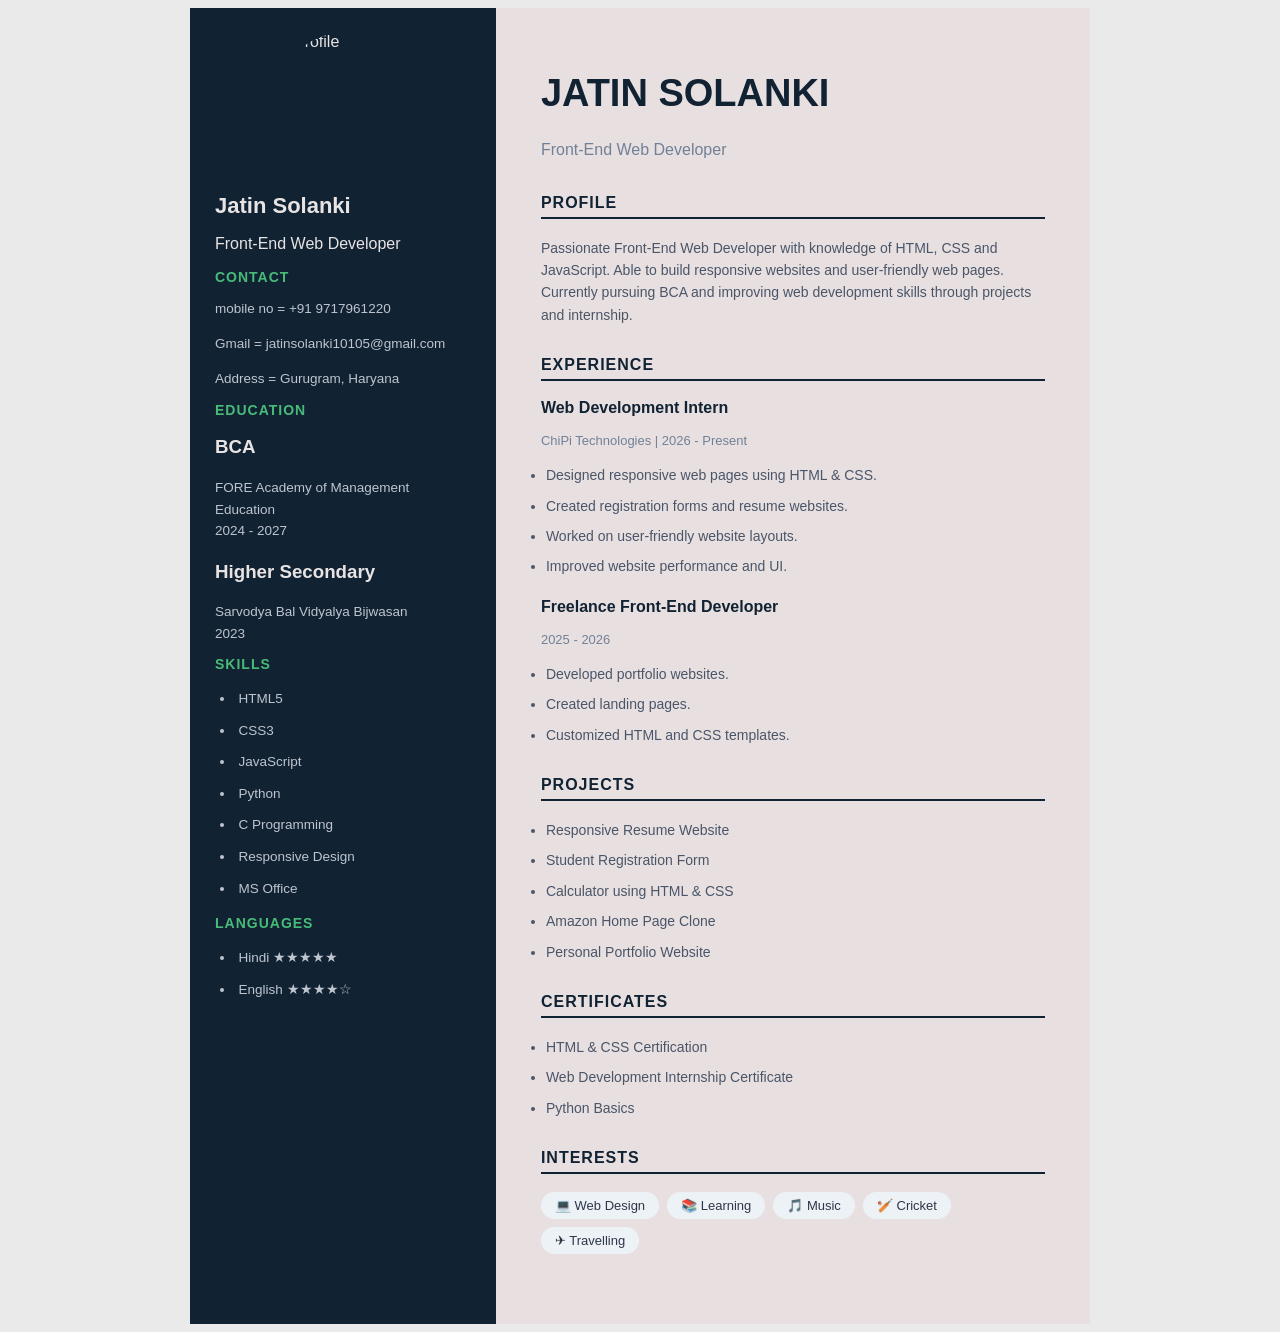
==== index.html @ c74a01f9 "go" ====
<!DOCTYPE html>
<html lang="en">
  <head>
    <meta charset="UTF-8" />
    <meta name="viewport" content="width=device-width, initial-scale=1.0" />
    <title>Jatin Solanki Resume</title>
    <link rel="stylesheet" href="style.css" />
  </head>

  <body>
    <div class="resume">
      <div class="left">
        <div class="profile">
          <img src="C:\Users\Jatin Solanki\Downloads\jatin image.png" alt="Profile" />
        </div>
        
        <h1>Jatin Solanki</h1>
        <p class="role">Front-End Web Developer</p>

        <div class="contact">
          <h2>CONTACT</h2>
          <p> mobile no = +91 9717961220</p>
          <p> Gmail = jatinsolanki10105@gmail.com</p>
          <p> Address = Gurugram, Haryana</p>
        </div>

        <div class="section">
          <h2>EDUCATION</h2>
          <h3>BCA</h3>
          <p>
            FORE Academy of Management Education<br />
            2024 - 2027
          </p>

          <h3>Higher Secondary</h3>
          <p>
            Sarvodya Bal Vidyalya Bijwasan<br />
            2023
          </p>
        </div>

        <div class="section">
          <h2>SKILLS</h2>
          <ul>
            <li>HTML5</li>
            <li>CSS3</li>
            <li>JavaScript</li>
            <li>Python</li>
            <li>C Programming</li>
            <li>Responsive Design</li>
            <li>MS Office</li>
          </ul>
        </div>

        <div class="section">
          <h2>LANGUAGES</h2>
          <ul>
            <li>Hindi ★★★★★</li>
            <li>English ★★★★☆</li>
          </ul>
        </div>
      </div>

      <div class="right">
        <h1 class="heading">JATIN SOLANKI</h1>
        <h3 class="jobtitle">Front-End Web Developer</h3>

        <div class="box">
          <h2>PROFILE</h2>
          <p>
            Passionate Front-End Web Developer with knowledge of HTML, CSS and
            JavaScript. Able to build responsive websites and user-friendly web
            pages. Currently pursuing BCA and improving web development skills
            through projects and internship.
          </p>
        </div>

        <div class="box">
          <h2>EXPERIENCE</h2>
          
          <div class="experience">
            <h3>Web Development Intern</h3>
            <h4>ChiPi Technologies | 2026 - Present</h4>
            <ul>
              <li>Designed responsive web pages using HTML & CSS.</li>
              <li>Created registration forms and resume websites.</li>
              <li>Worked on user-friendly website layouts.</li>
              <li>Improved website performance and UI.</li>
            </ul>
          </div>

          <div class="experience">
            <h3>Freelance Front-End Developer</h3>
            <h4>2025 - 2026</h4>
            <ul>
              <li>Developed portfolio websites.</li>
              <li>Created landing pages.</li>
              <li>Customized HTML and CSS templates.</li>
            </ul>
          </div>
        </div>

        <div class="box">
          <h2>PROJECTS</h2>
          <ul>
            <li>Responsive Resume Website</li>
            <li>Student Registration Form</li>
            <li>Calculator using HTML & CSS</li>
            <li>Amazon Home Page Clone</li>
            <li>Personal Portfolio Website</li>
          </ul>
        </div>

        <div class="box">
          <h2>CERTIFICATES</h2>
          <ul>
            <li>HTML & CSS Certification</li>
            <li>Web Development Internship Certificate</li>
            <li>Python Basics</li>
          </ul>
        </div>

        <div class="box">
          <h2>INTERESTS</h2>
          <div class="interest">
            <span>💻 Web Design</span>
            <span>📚 Learning</span>
            <span>🎵 Music</span>
            <span>🏏 Cricket</span>
            <span>✈ Travelling</span>
          </div>
        </div>
      </div>
    </div>
  </body>
</html>
---- style.css ----
/* 1. GENERAL RESET (Pure Page ke Liye) */
* {
    
    box-sizing: border-box;
    font-family:  Arial  /* Modern professional font */
}

body {
    background: #eaeaea; 
    
}

/* 2. MAGIC UTILITY CLASS (Baar-baar flex/center likhne se bachne ke liye) */
.flex-center, body, .resume, .profile {
    display: flex;
    justify-content: center;
    
}

/* 3. MAIN RESUME LAYOUT */
.resume {
    max-width: 900px;
    
    background: #e8e0e0;
    align-items: stretch; /* Taaki left aur right side dono barabar lambe rahein */
    
    
    
}

/* 4. LEFT SIDEBAR (Dark Premium Theme) */
.left {
    width: 35%;
    background: #112233; /* Dark Navy Blue (Very Professional) */
    color: #e9e4e4;
    padding: 25px;
}


.profile img {
    width: 130px;
    height: 130px;
    border-radius: 50%;
    object-fit: cover;
    margin-bottom: 15px;
}

.left h1 {
    font-size: 22px;
}


.contact h2, .section h2 {
    font-size: 14px;
    text-transform: uppercase;
    letter-spacing: 1px;
    color: #48bb78; /* Eye-catching Soft Green Accents */
    
    
}

.contact p, .section p, .section li {
    font-size: 13.5px;
    color: #bec5ce;
    line-height: 1.6;
    margin-bottom: 10px;
    list-style-position: inside;
}

/* 5. RIGHT SIDE (Clean White Theme) */
.right {
    width: 68%;
    padding: 40px 45px;
}

.heading {
    font-size: 38px;
    font-weight: 700;
    color: #112233;
    line-height: 1.1;
}

.jobtitle {
    font-size: 16px;
    color: #718096;
    margin-top: 5px;
    margin-bottom: 35px;
    font-weight: 500;
}

/* Right Sections (Experience, Projects, Education) */
.box {
    margin-bottom: 30px;
}

.box h2 {
    font-size: 16px;
    color: #112233;
    text-transform: uppercase;
    letter-spacing: 1px;
    border-bottom: 2px solid #112233;
    padding-bottom: 5px;
    margin-bottom: 18px;
}

.experience {
    margin-bottom: 20px;
}

.experience h3 {
    font-size: 16px;
    color: #112233;
    font-weight: 600;
}

.experience h4 {
    font-size: 13px;
    color: #718096;
    font-weight: 400;
    margin: 3px 0 8px;
}

.box p, .box ul li {
    font-size: 14px;
    color: #4a5568;
    line-height: 1.6;
    margin-bottom: 8px;
}

.box ul, .section ul {
    padding-left: 5px;
}

/* INTERESTS TAGS (Clean Pill Shape) */
.interest {
    display: flex;
    flex-wrap: wrap;
    gap: 8px;
}

.interest span {
    background: #edf2f7;
    color: #2d3748;
    padding: 6px 14px;
    border-radius: 20px;
    font-size: 13px;
    font-weight: 500;
}

/* Links */
a {
    color: inherit;
    text-decoration: none;
}

/* 6. RESPONSIVE DESIGN (Sirf 1 loop mein mobile responsive) */
@media (max-width: 768px) {
    .resume {
        flex-direction: column;
    }
    .left, .right {
        width: 100%;
        padding: 30px 20px;
    }
    .heading {
        font-size: 30px;
    }
}
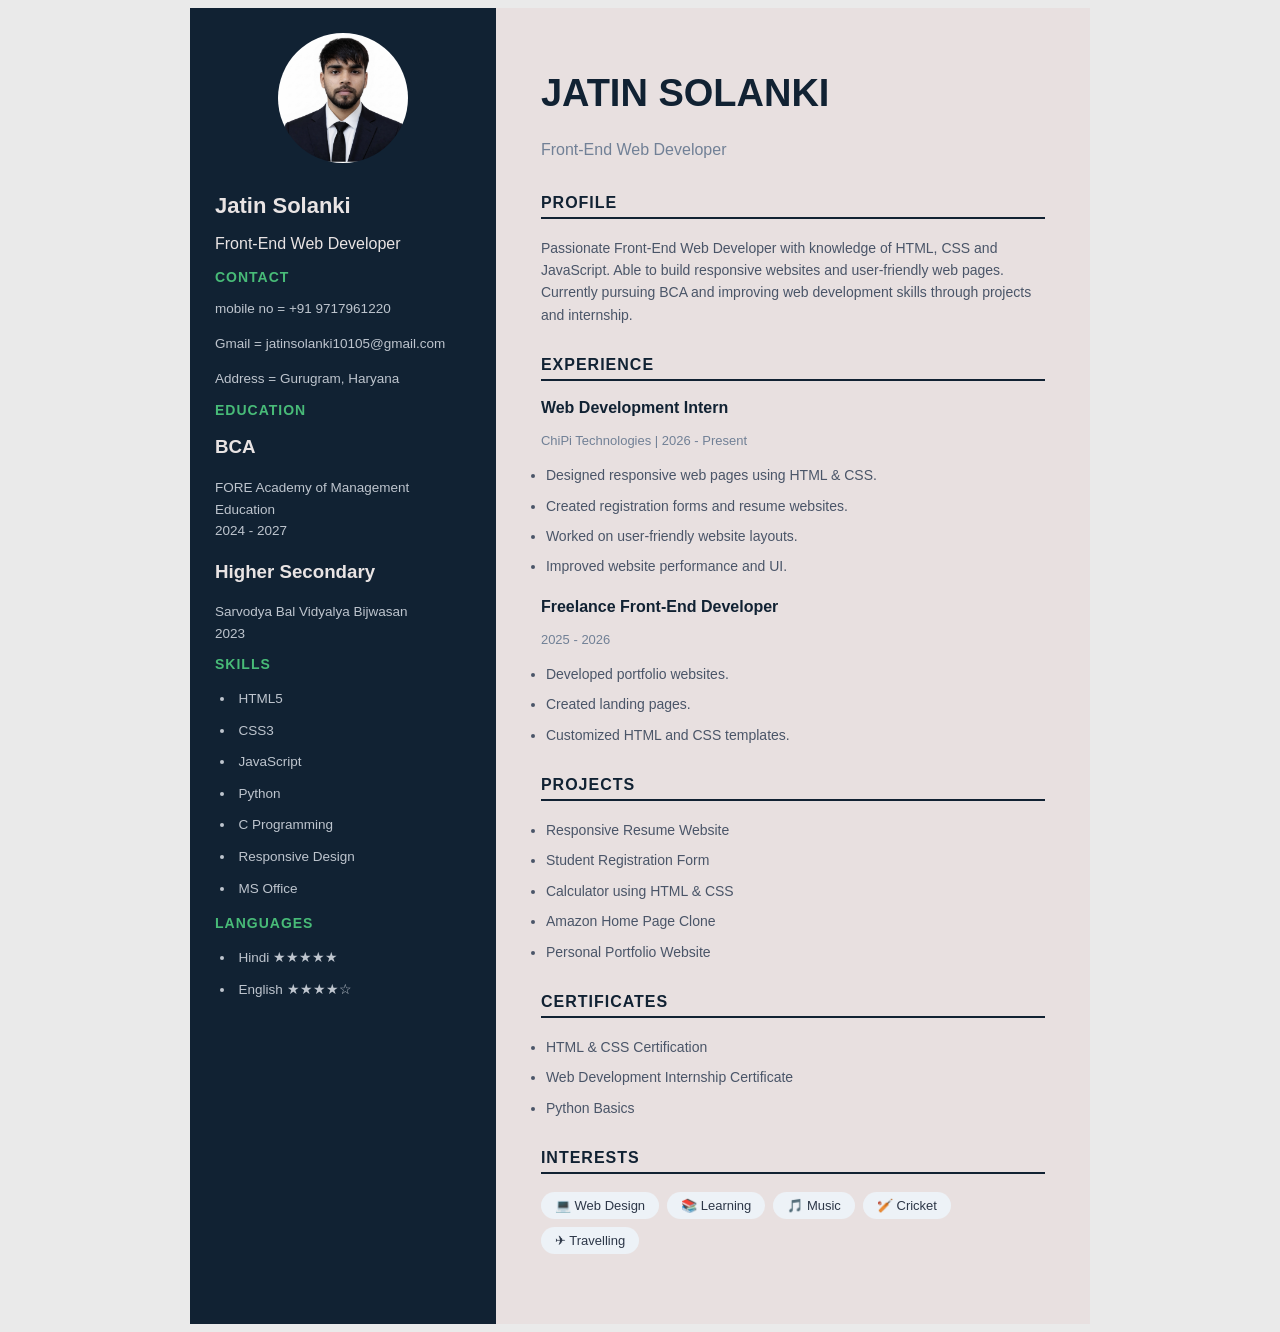
==== commit 3699419e: "1 project" ====
--- a/index.html
+++ b/index.html
@@ -14,7 +14,7 @@
     <div class="resume">
       <div class="left">
         <div class="profile">
-          <img src="C:\Users\Jatin Solanki\Downloads\jatin image.png" alt="Profile" />
+          <img src="image.png" alt="Profile" />
         </div>
         
         <h1>Jatin Solanki</h1>
